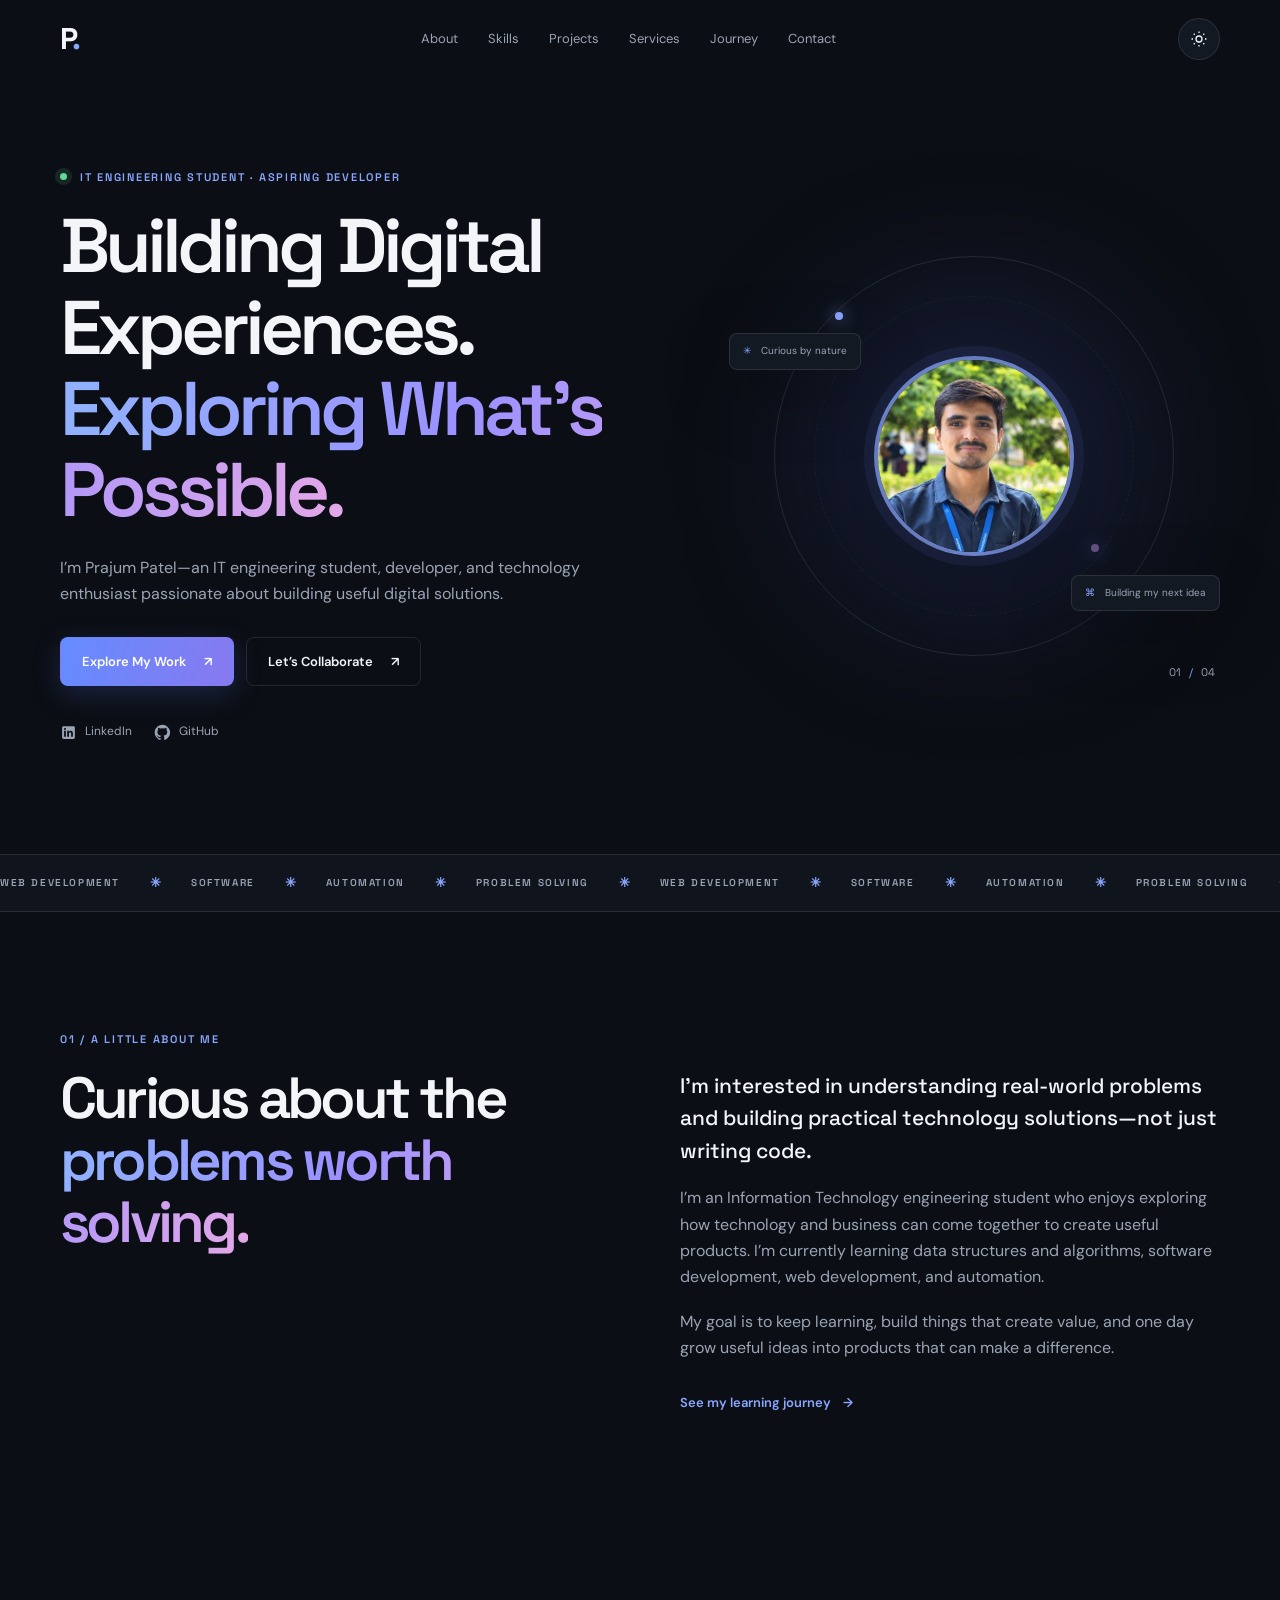
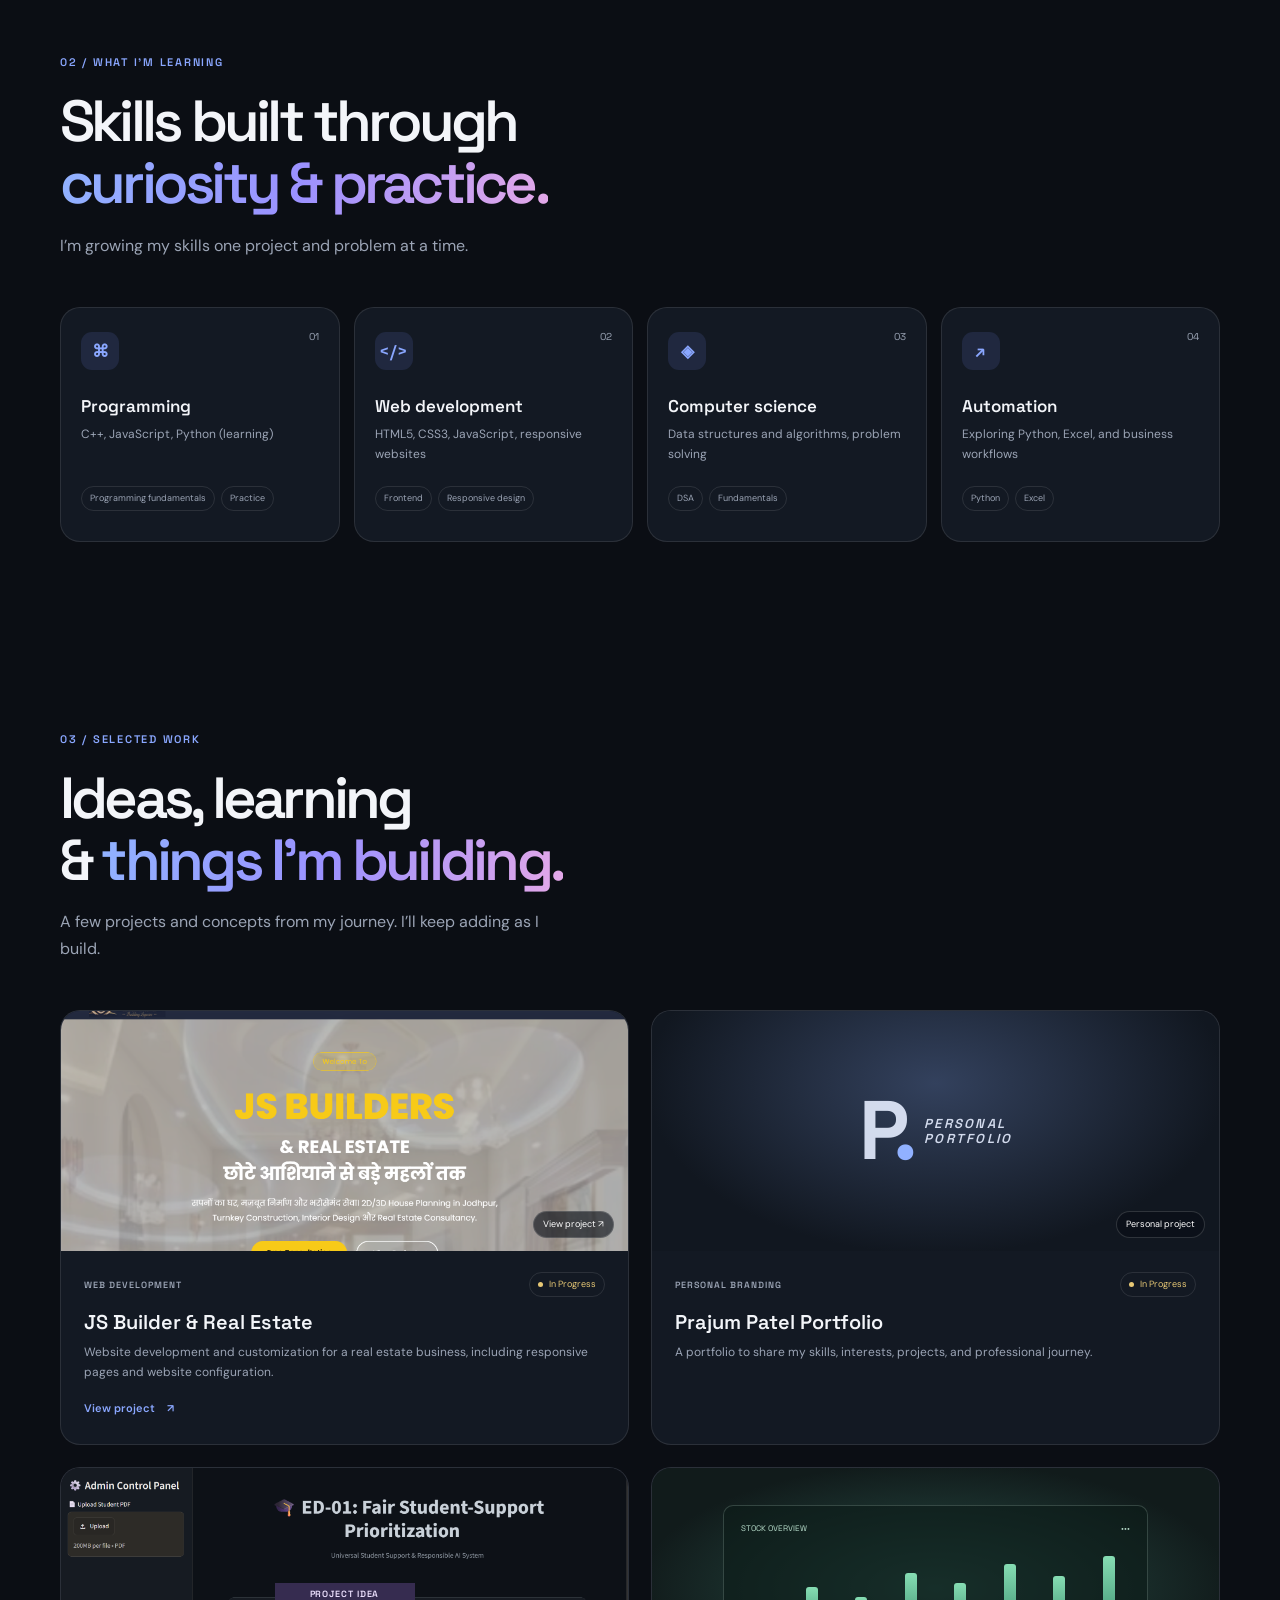
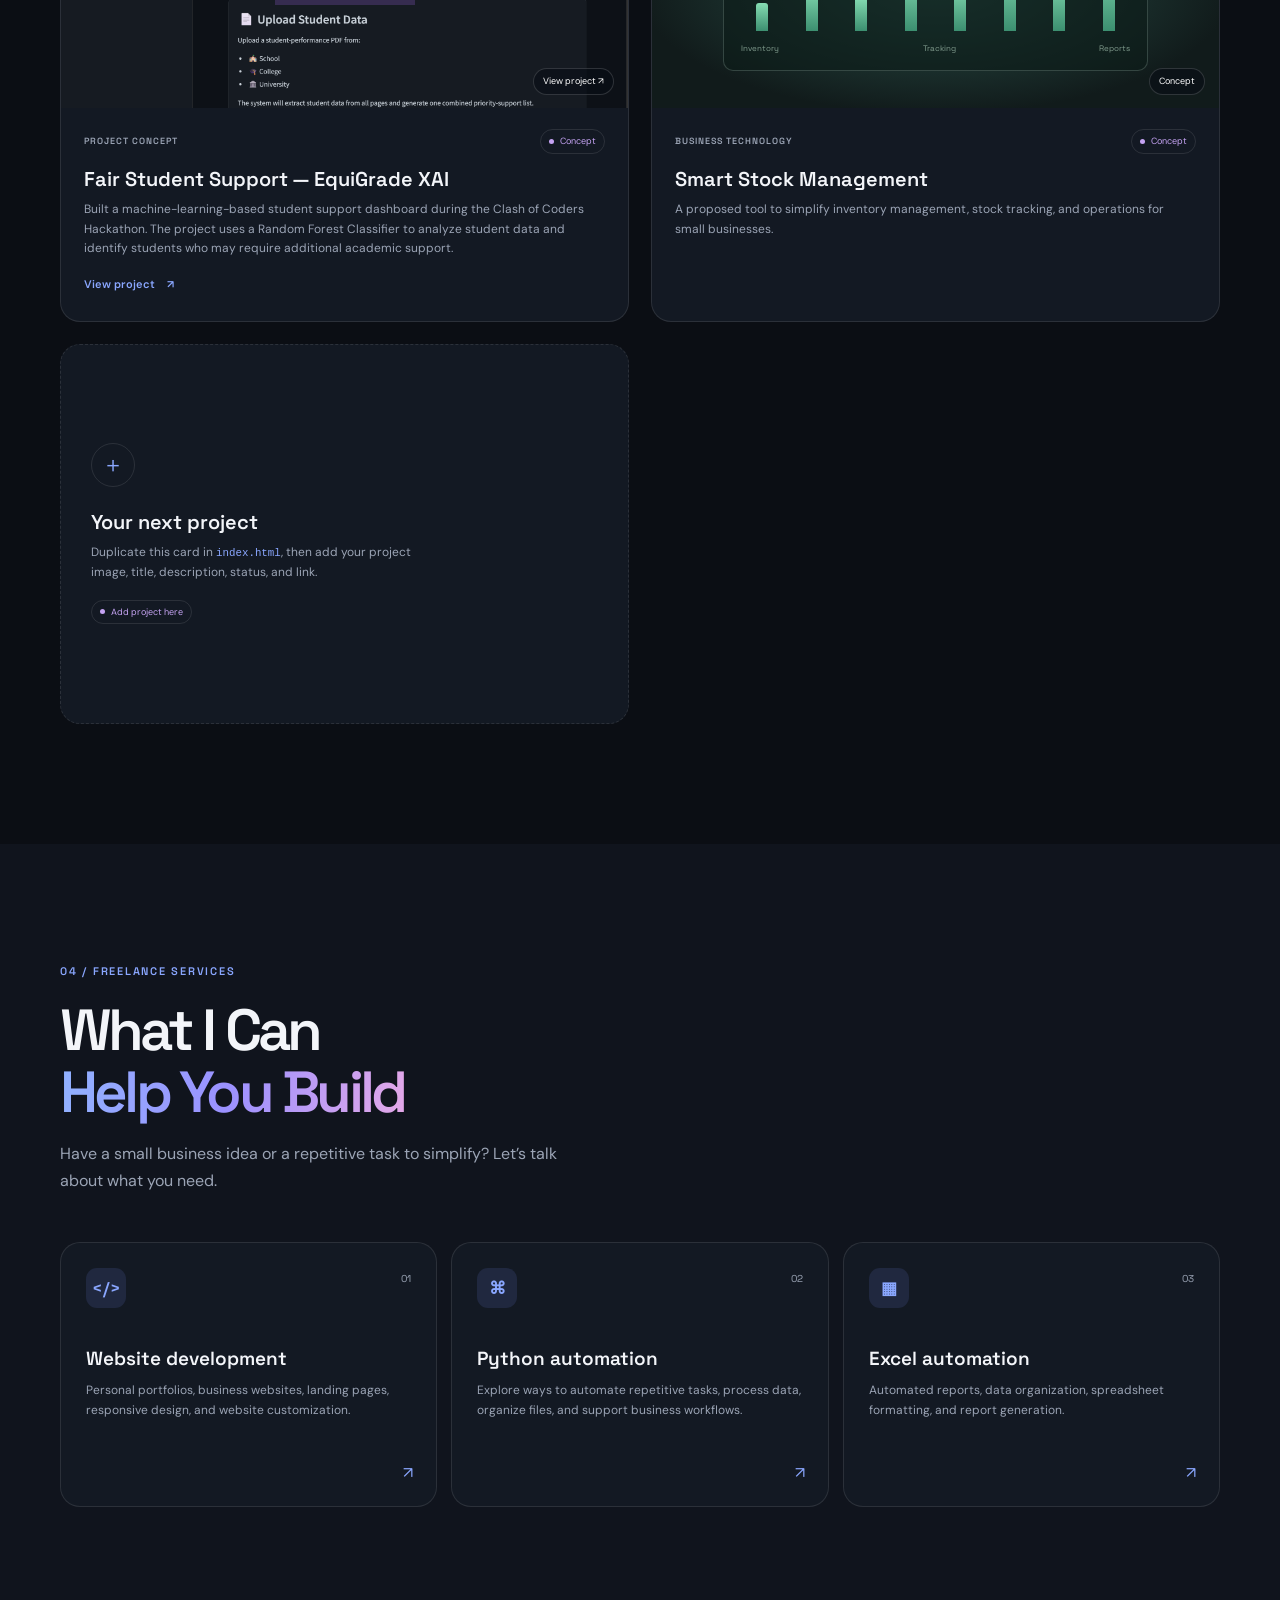
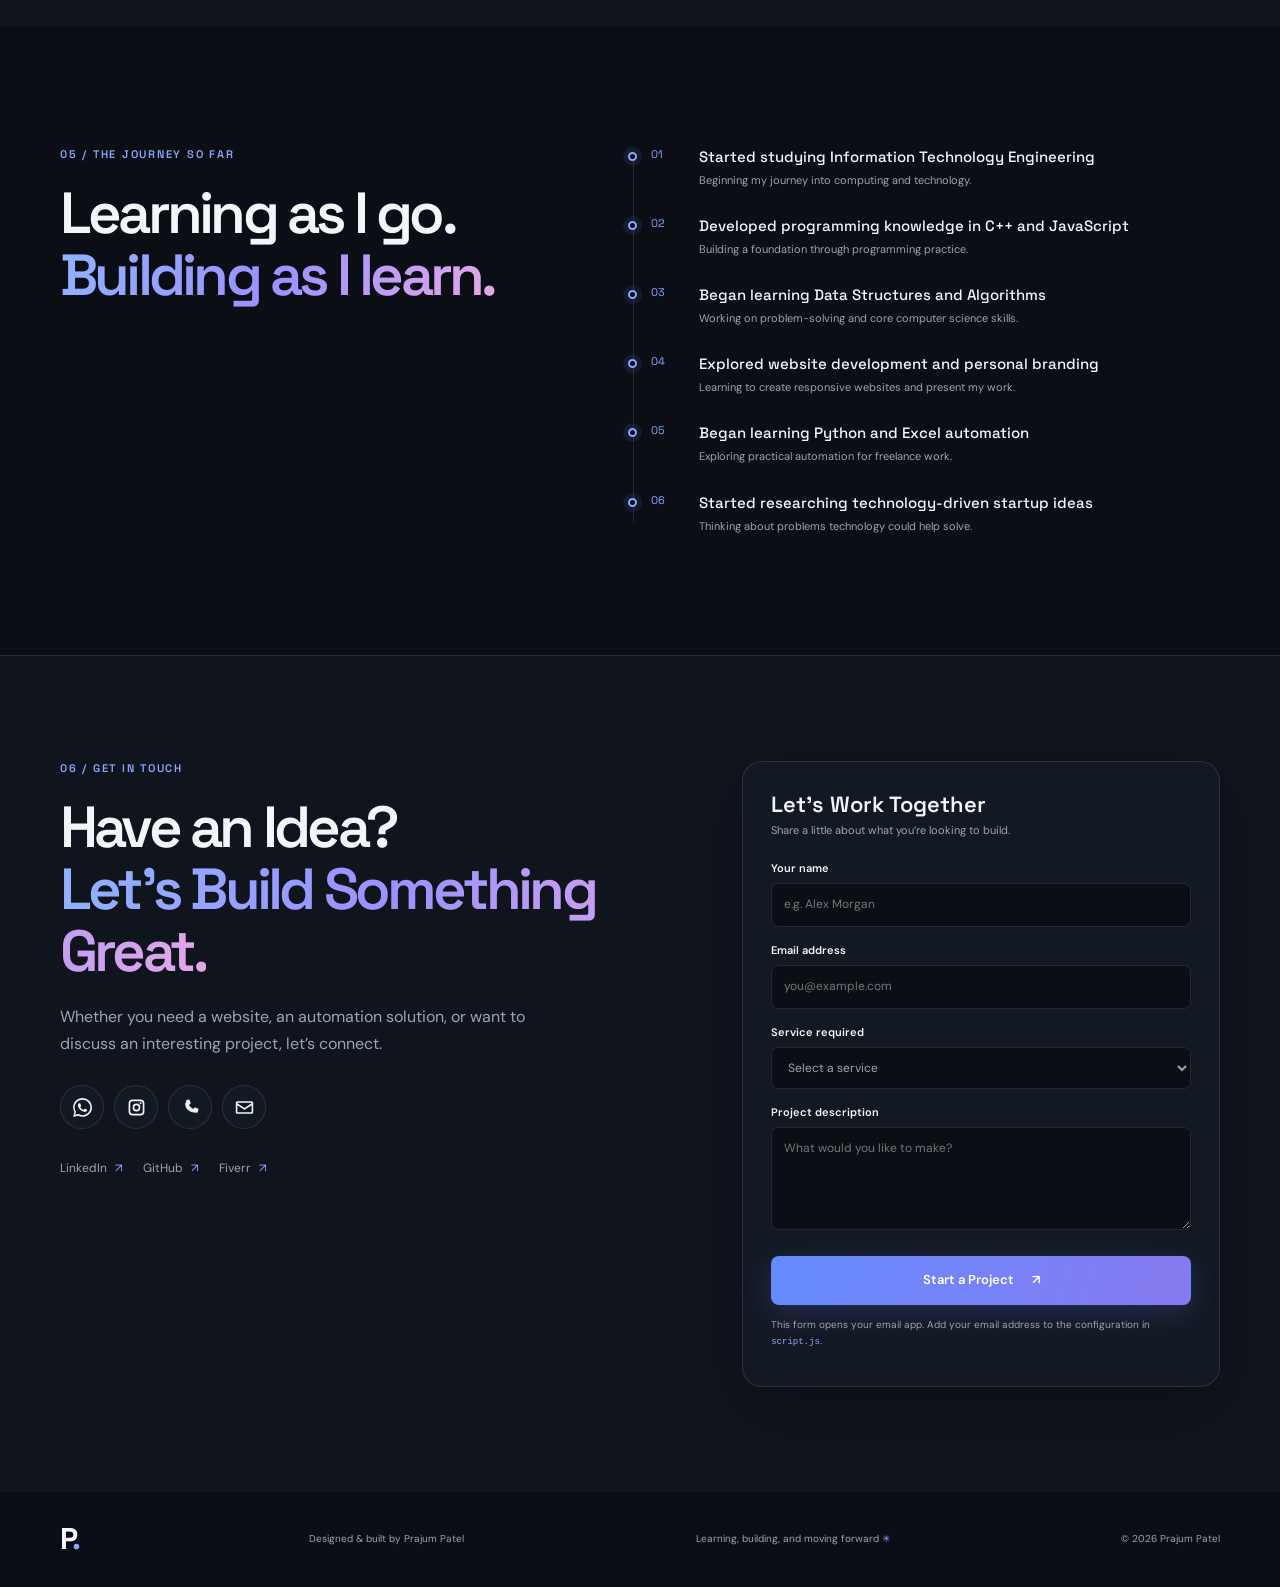
==== index.html @ a7107b46 "Upload portfolio website" ====
<!doctype html>
<html lang="en">
<head>
  <meta charset="UTF-8">
  <meta name="viewport" content="width=device-width, initial-scale=1">
  <meta name="theme-color" content="#0b0e14">
  <meta name="description" content="Prajum Patel — IT engineering student exploring software development, web design and automation.">
  <title>Prajum Patel | Developer &amp; Technology Enthusiast</title>

  <link rel="icon" href="data:image/svg+xml,%3Csvg xmlns='http://www.w3.org/2000/svg' viewBox='0 0 100 100'%3E%3Crect width='100' height='100' rx='25' fill='%230b0e14'/%3E%3Ctext x='50' y='67' font-size='55' text-anchor='middle' fill='%237b9cff' font-family='Arial'%3EP%3C/text%3E%3C/svg%3E">
  <link rel="preconnect" href="https://fonts.googleapis.com">
  <link rel="preconnect" href="https://fonts.gstatic.com" crossorigin>
  <link href="https://fonts.googleapis.com/css2?family=DM+Sans:wght@400;500;600;700&family=Space+Grotesk:wght@400;500;600;700&display=swap" rel="stylesheet">
  <link rel="stylesheet" href="style.css">
  <script src="script.js" defer></script>
</head>

<body>
  <!-- Opening animation -->
  <div class="intro" aria-label="Loading portfolio">
    <div class="intro-mark"> Welcome  <span>.</span></div>
    <div class="intro-line"><span></span></div>
  </div>

  <div class="site-shell">
    <header class="site-header">
      <a class="brand" href="#home" aria-label="Prajum Patel home">P<span>.</span></a>

      <button class="menu-toggle" type="button" aria-label="Open navigation" aria-expanded="false">
        <span></span><span></span>
      </button>

      <nav class="main-nav" aria-label="Main navigation">
        <a href="#about">About</a>
        <a href="#skills">Skills</a>
        <a href="#projects">Projects</a>
        <a href="#services">Services</a>
        <a href="#journey">Journey</a>
        <a href="#contact">Contact</a>
      </nav>

      <button class="theme-toggle" type="button" aria-label="Switch color theme" title="Switch color theme">
        <svg class="sun-icon" viewBox="0 0 24 24" aria-hidden="true"><circle cx="12" cy="12" r="4"></circle><path d="M12 2v2m0 16v2M4.93 4.93l1.42 1.42m11.3 11.3 1.42 1.42M2 12h2m16 0h2M4.93 19.07l1.42-1.42m11.3-11.3 1.42-1.42"></path></svg>
        <svg class="moon-icon" viewBox="0 0 24 24" aria-hidden="true"><path d="M20.4 15.5A8.5 8.5 0 0 1 8.5 3.6 8.5 8.5 0 1 0 20.4 15.5Z"></path></svg>
      </button>
    </header>

    <main>
      <section class="hero section-wrap" id="home">
        <div class="hero-copy">
          <p class="eyebrow"><span class="status-dot"></span> IT Engineering Student · Aspiring Developer</p>
          <h1>Building Digital<br>Experiences.<br><span class="gradient-text">Exploring What’s Possible.</span></h1>
          <p class="hero-description">I’m Prajum Patel—an IT engineering student, developer, and technology enthusiast passionate about building useful digital solutions.</p>

          <div class="hero-actions">
            <a class="button button-primary" href="#projects">Explore My Work <span aria-hidden="true">↗</span></a>
            <a class="button button-quiet" href="#contact">Let’s Collaborate <span aria-hidden="true">↗</span></a>
          </div>

          <div class="hero-socials" aria-label="Social profiles">
            <!-- Replace # with your profile links -->
            <a class="social-link" href="#" target="_blank" rel="noreferrer" aria-label="LinkedIn profile">
              <svg viewBox="0 0 24 24" aria-hidden="true"><path d="M19 3H5a2 2 0 0 0-2 2v14a2 2 0 0 0 2 2h14a2 2 0 0 0 2-2V5a2 2 0 0 0-2-2ZM8.3 18H5.8V9.7h2.5ZM7.1 8.6a1.45 1.45 0 1 1 0-2.9 1.45 1.45 0 0 1 0 2.9ZM18.2 18h-2.5v-4c0-1 0-2.2-1.4-2.2s-1.6 1.1-1.6 2.1V18h-2.5V9.7h2.4v1.1h.1a2.7 2.7 0 0 1 2.4-1.3c2.6 0 3.1 1.7 3.1 3.9Z"></path></svg>
              <span>LinkedIn</span>
            </a>
            <a class="social-link" href="#" target="_blank" rel="noreferrer" aria-label="GitHub profile">
              <svg viewBox="0 0 24 24" aria-hidden="true"><path d="M12 .9a11.1 11.1 0 0 0-3.5 21.6c.6.1.8-.3.8-.6v-2.1c-3.2.7-3.9-1.4-3.9-1.4-.5-1.3-1.3-1.6-1.3-1.6-1-.7.1-.7.1-.7 1.1.1 1.7 1.1 1.7 1.1 1 1.7 2.6 1.2 3.3.9.1-.7.4-1.2.7-1.5-2.5-.3-5.1-1.2-5.1-5.5 0-1.2.4-2.1 1.1-2.9-.1-.3-.5-1.4.1-2.9 0 0 .9-.3 3 1.1a10.4 10.4 0 0 1 5.5 0c2.1-1.4 3-1.1 3-1.1.6 1.5.2 2.6.1 2.9.7.8 1.1 1.7 1.1 2.9 0 4.3-2.6 5.2-5.1 5.5.4.3.8 1 .8 2v3.3c0 .3.2.7.8.6A11.1 11.1 0 0 0 12 .9Z"></path></svg>
              <span>GitHub</span>
            </a>
          </div>
        </div>

        <div class="hero-visual" aria-label="Portrait and code illustration">
          <div class="orbit orbit-one"></div>
          <div class="orbit orbit-two"></div>
          <div class="hero-glow"></div>

          <!-- <div class="code-card">
            <div class="code-card-top"><i></i><i></i><i></i><span>prajum.js</span></div>
            <div class="code-content">
              <p><span class="code-purple">const</span> <span class="code-blue">developer</span> = {</p>
              <p class="indent"><span class="code-green">name</span>: <span class="code-yellow">"Prajum Patel"</span>,</p>
              <p class="indent"><span class="code-green">focus</span>: <span class="code-yellow">"useful solutions"</span>,</p>
              <p class="indent"><span class="code-green">learning</span>: [</p>
              <p class="indent more"><span class="code-yellow">"web development"</span>,</p>
              <p class="indent more"><span class="code-yellow">"automation"</span></p>
              <p class="indent">]</p>
              <p>};</p>
              <p class="code-comment">// always learning, always building</p>
            </div>
          </div> -->

          <div class="portrait-frame">
            <!-- Add your portrait image path here, for example: images/prajum.jpg -->
            <img src="my-photo.jpeg" alt="Portrait of Prajum Patel" onerror="this.style.display='none'; this.nextElementSibling.style.display='grid';">
            <div class="portrait-placeholder" aria-label="Add your photo here">PP</div>
          </div>
          <div class="floating-tag tag-top"><span>✳</span> Curious by nature</div>
          <div class="floating-tag tag-bottom"><span>⌘</span> Building my next idea</div>
          <div class="visual-index">01 <span>/</span> 04</div>
        </div>
      </section>

      <section class="marquee" aria-label="Areas of interest">
        <div class="marquee-track">
          <span>WEB DEVELOPMENT</span><b>✳</b><span>SOFTWARE</span><b>✳</b><span>AUTOMATION</span><b>✳</b><span>PROBLEM SOLVING</span><b>✳</b>
          <span>WEB DEVELOPMENT</span><b>✳</b><span>SOFTWARE</span><b>✳</b><span>AUTOMATION</span><b>✳</b><span>PROBLEM SOLVING</span><b>✳</b>
        </div>
      </section>

      <section class="section section-wrap about-section" id="about">
        <div class="section-heading reveal">
          <p class="eyebrow">01 / A LITTLE ABOUT ME</p>
          <h2>Curious about the<br><span class="gradient-text">problems worth solving.</span></h2>
        </div>
        <div class="about-copy reveal">
          <p class="lead">I’m interested in understanding real-world problems and building practical technology solutions—not just writing code.</p>
          <p>I’m an Information Technology engineering student who enjoys exploring how technology and business can come together to create useful products. I’m currently learning data structures and algorithms, software development, web development, and automation.</p>
          <p>My goal is to keep learning, build things that create value, and one day grow useful ideas into products that can make a difference.</p>
          <a class="text-link" href="#journey">See my learning journey <span aria-hidden="true">→</span></a>
        </div>
      </section>

      <section class="section section-wrap" id="skills">
        <div class="section-heading reveal">
          <p class="eyebrow">02 / WHAT I’M LEARNING</p>
          <h2>Skills built through<br><span class="gradient-text">curiosity &amp; practice.</span></h2>
          <p class="section-intro">I’m growing my skills one project and problem at a time.</p>
        </div>

        <div class="skills-grid">
          <article class="skill-card reveal"><span class="skill-number">01</span><div class="skill-icon">⌘</div><h3>Programming</h3><p>C++, JavaScript, Python (learning)</p><div class="skill-tags"><span>Programming fundamentals</span><span>Practice</span></div></article>
          <article class="skill-card reveal"><span class="skill-number">02</span><div class="skill-icon">&lt;/&gt;</div><h3>Web development</h3><p>HTML5, CSS3, JavaScript, responsive websites</p><div class="skill-tags"><span>Frontend</span><span>Responsive design</span></div></article>
          <article class="skill-card reveal"><span class="skill-number">03</span><div class="skill-icon">◈</div><h3>Computer science</h3><p>Data structures and algorithms, problem solving</p><div class="skill-tags"><span>DSA</span><span>Fundamentals</span></div></article>
          <article class="skill-card reveal"><span class="skill-number">04</span><div class="skill-icon">↗</div><h3>Automation</h3><p>Exploring Python, Excel, and business workflows</p><div class="skill-tags"><span>Python</span><span>Excel</span></div></article>
        </div>
      </section>

      <section class="section section-wrap projects-section" id="projects">
        <div class="section-heading reveal">
          <p class="eyebrow">03 / SELECTED WORK</p>
          <h2>Ideas, learning<br>&amp; <span class="gradient-text">things I’m building.</span></h2>
          <p class="section-intro">A few projects and concepts from my journey. I’ll keep adding as I build.</p>
        </div>

        <div class="projects-grid">
          <!-- Project 1: Replace image, description, status, and link with your real project details. -->
          <article class="project-card project-featured reveal">
            <a class="project-image project-image-blue" href="jsrealty.in" target="_blank" rel="noreferrer" aria-label="Open JS Builder and Real Estate project">
              <img src="web-foto.png" alt="JS Builder and Real Estate website preview" onerror="this.style.display='none';">
              <div class="project-image-fallback"><span class="mini-window">JS BUILDER <i>↗</i></span><span class="mini-building">⌂</span></div>
              <span class="image-hint">View project ↗</span>
            </a>
            <div class="project-info">
              <div class="project-meta"><span class="project-type">WEB DEVELOPMENT</span><span class="project-status status-progress">In Progress</span></div>
              <h3>JS Builder &amp; Real Estate</h3>
              <p>Website development and customization for a real estate business, including responsive pages and website configuration.</p>
              <a class="text-link" href="jsrealty.in" target="_blank" rel="noreferrer">View project <span aria-hidden="true">↗</span></a>
            </div>
          </article>

          <!-- Project 2: Change status to Completed / In Progress / Concept as needed. -->
          <article class="project-card reveal">
            <div class="project-image project-image-dark"><div class="project-art portfolio-art"><span>P<span class="accent">.</span></span><i>PERSONAL<br>PORTFOLIO</i></div><span class="image-hint">Personal project</span></div>
            <div class="project-info">
              <div class="project-meta"><span class="project-type">PERSONAL BRANDING</span><span class="project-status status-progress">In Progress</span></div>
              <h3>Prajum Patel Portfolio</h3>
              <p>A portfolio to share my skills, interests, projects, and professional journey.</p>
            </div>
          </article>
<article class="project-card reveal">
  <a
    class="project-image project-image-violet"
    href="https://patelprajum-bot.github.io/ED-01/"
    target="_blank"
    rel="noreferrer"
    aria-label="Open EquiGrade XAI project"
  >
    <img
      src = "project2.png"
      alt="EquiGrade XAI student support dashboard"
    >

    <div class="network-art">
      <span class="node node-a"></span>
      <span class="node node-b"></span>
      <span class="node node-c"></span>
      <span class="node node-d"></span>
      <span class="network-label">PROJECT IDEA</span>
    </div>

    <span class="image-hint">View project ↗</span>
  </a>

  <div class="project-info">
    <div class="project-meta">
      <span class="project-type">PROJECT CONCEPT</span>
      <span class="project-status status-concept">Concept</span>
    </div>

    <h3>Fair Student Support — EquiGrade XAI</h3>
    <p>Built a machine-learning-based student support dashboard during the Clash of Coders Hackathon. The project uses a Random Forest Classifier to analyze student data and identify students who may require additional academic support.</p>

    <a
      class="text-link"
      href="https://patelprajum-bot.github.io/ED-01/"
      target="_blank"
      rel="noreferrer"
    >View project <span>↗</span></a>
  </div>
</article>

          <article class="project-card reveal">
            <div class="project-image project-image-green"><div class="stock-art"><div class="stock-top"><span>STOCK OVERVIEW</span><span>•••</span></div><div class="stock-bars"><i></i><i></i><i></i><i></i><i></i><i></i><i></i><i></i></div><div class="stock-bottom"><span>Inventory</span><span>Tracking</span><span>Reports</span></div></div><span class="image-hint">Concept</span></div>
            <div class="project-info">
              <div class="project-meta"><span class="project-type">BUSINESS TECHNOLOGY</span><span class="project-status status-concept">Concept</span></div>
              <h3>Smart Stock Management</h3>
              <p>A proposed tool to simplify inventory management, stock tracking, and operations for small businesses.</p>
            </div>
          </article>

          <!-- Add your next project by copying one project-card block and updating its details. -->
          <article class="project-card project-add-card reveal">
            <div class="add-project-mark">＋</div>
            <h3>Your next project</h3>
            <p>Duplicate this card in <code>index.html</code>, then add your project image, title, description, status, and link.</p>
            <span class="project-status status-concept">Add project here</span>
          </article>
        </div>
      </section>

      <section class="section services-section" id="services">
        <div class="section-wrap">
          <div class="section-heading reveal">
            <p class="eyebrow">04 / FREELANCE SERVICES</p>
            <h2>What I Can<br><span class="gradient-text">Help You Build</span></h2>
            <p class="section-intro">Have a small business idea or a repetitive task to simplify? Let’s talk about what you need.</p>
          </div>
          <div class="services-grid">
            <article class="service-card reveal"><span class="service-icon">&lt;/&gt;</span><span class="service-index">01</span><h3>Website development</h3><p>Personal portfolios, business websites, landing pages, responsive design, and website customization.</p><a href="#contact" class="service-link" aria-label="Ask about website development">↗</a></article>
            <article class="service-card reveal"><span class="service-icon">⌘</span><span class="service-index">02</span><h3>Python automation</h3><p>Explore ways to automate repetitive tasks, process data, organize files, and support business workflows.</p><a href="#contact" class="service-link" aria-label="Ask about Python automation">↗</a></article>
            <article class="service-card reveal"><span class="service-icon">▦</span><span class="service-index">03</span><h3>Excel automation</h3><p>Automated reports, data organization, spreadsheet formatting, and report generation.</p><a href="#contact" class="service-link" aria-label="Ask about Excel automation">↗</a></article>
          </div>
        </div>
      </section>

      <section class="section section-wrap journey-section" id="journey">
        <div class="section-heading reveal">
          <p class="eyebrow">05 / THE JOURNEY SO FAR</p>
          <h2>Learning as I go.<br><span class="gradient-text">Building as I learn.</span></h2>
        </div>
        <div class="timeline">
          <!-- Add future milestones by copying a timeline-item block. -->
          <article class="timeline-item reveal"><span class="timeline-dot"></span><span class="timeline-index">01</span><div><h3>Started studying Information Technology Engineering</h3><p>Beginning my journey into computing and technology.</p></div></article>
          <article class="timeline-item reveal"><span class="timeline-dot"></span><span class="timeline-index">02</span><div><h3>Developed programming knowledge in C++ and JavaScript</h3><p>Building a foundation through programming practice.</p></div></article>
          <article class="timeline-item reveal"><span class="timeline-dot"></span><span class="timeline-index">03</span><div><h3>Began learning Data Structures and Algorithms</h3><p>Working on problem-solving and core computer science skills.</p></div></article>
          <article class="timeline-item reveal"><span class="timeline-dot"></span><span class="timeline-index">04</span><div><h3>Explored website development and personal branding</h3><p>Learning to create responsive websites and present my work.</p></div></article>
          <article class="timeline-item reveal"><span class="timeline-dot"></span><span class="timeline-index">05</span><div><h3>Began learning Python and Excel automation</h3><p>Exploring practical automation for freelance work.</p></div></article>
          <article class="timeline-item reveal"><span class="timeline-dot"></span><span class="timeline-index">06</span><div><h3>Started researching technology-driven startup ideas</h3><p>Thinking about problems technology could help solve.</p></div></article>
        </div>
      </section>

      <section class="contact-section" id="contact">
        <div class="section-wrap contact-wrap">
          <div class="contact-copy reveal">
            <p class="eyebrow">06 / GET IN TOUCH</p>
            <h2>Have an Idea?<br><span class="gradient-text">Let’s Build Something Great.</span></h2>
            <p>Whether you need a website, an automation solution, or want to discuss an interesting project, let’s connect.</p>
            <div class="contact-actions">
              <!-- Replace # with your real contact links. -->
              <a class="contact-icon-link" href="https://wa.me/9660029015" target="_blank" rel="noreferrer" aria-label="WhatsApp">
                <svg viewBox="0 0 24 24" aria-hidden="true"><path d="M20.5 3.5A11.8 11.8 0 0 0 12 .1C5.5.1.2 5.4.2 11.9c0 2.1.5 4.1 1.6 5.9L.1 24l6.3-1.7a11.9 11.9 0 0 0 5.6 1.4h.1c6.5 0 11.8-5.3 11.8-11.8 0-3.2-1.2-6.1-3.4-8.4ZM12 21.7h-.1a9.8 9.8 0 0 1-5-1.4l-.4-.2-3.7 1 1-3.6-.2-.4a9.8 9.8 0 0 1-1.5-5.2C2.1 6.5 6.5 2.1 12 2.1c2.6 0 5.1 1 7 2.9a9.8 9.8 0 0 1 2.9 7c0 5.4-4.4 9.7-9.9 9.7Zm5.4-7.3c-.3-.1-1.7-.8-2-.9-.3-.1-.5-.1-.7.2-.2.3-.7.9-.9 1.1-.2.2-.3.2-.6.1-.3-.1-1.2-.4-2.3-1.4-.8-.7-1.4-1.6-1.5-1.9-.2-.3 0-.4.1-.6l.5-.6c.1-.2.2-.3.3-.5.1-.2 0-.4 0-.5-.1-.1-.7-1.6-1-2.2-.2-.6-.5-.5-.7-.5h-.6c-.2 0-.5.1-.8.4s-1 1-1 2.4 1 2.8 1.2 3c.1.2 2 3.1 4.8 4.3.7.3 1.2.5 1.6.6.7.2 1.3.2 1.8.1.5-.1 1.7-.7 1.9-1.4.2-.7.2-1.3.1-1.4-.1-.1-.3-.2-.6-.3Z"></path></svg>
              </a>
              <a class="contact-icon-link" href="https://www.instagram.com/prajumpatel/" target="_blank" rel="noreferrer" aria-label="Instagram">
                <svg viewBox="0 0 24 24" aria-hidden="true"><path d="M7 2h10a5 5 0 0 1 5 5v10a5 5 0 0 1-5 5H7a5 5 0 0 1-5-5V7a5 5 0 0 1 5-5Zm0 2.1A2.9 2.9 0 0 0 4.1 7v10A2.9 2.9 0 0 0 7 19.9h10a2.9 2.9 0 0 0 2.9-2.9V7A2.9 2.9 0 0 0 17 4.1H7Zm5 3a4.9 4.9 0 1 1 0 9.8 4.9 4.9 0 0 1 0-9.8Zm0 2.1a2.8 2.8 0 1 0 0 5.6 2.8 2.8 0 0 0 0-5.6Zm5.1-3.7a1.2 1.2 0 1 1 0 2.4 1.2 1.2 0 0 1 0-2.4Z"></path></svg>
              </a>
              <a class="contact-icon-link" href="tel:9660029015" aria-label="Call Prajum">
                <svg viewBox="0 0 24 24" aria-hidden="true"><path d="M6.6 2.8 9.2 2c.7-.2 1.4.2 1.7.9l1.2 3c.2.6 0 1.3-.5 1.7l-1.5 1.2a14.2 14.2 0 0 0 5.2 5.2l1.2-1.5c.4-.5 1.1-.7 1.7-.5l3 1.2c.7.3 1.1 1 .9 1.7l-.8 2.6c-.2.7-.9 1.2-1.6 1.2C10.3 18.7 5.3 13.7 5.3 7c.1-.8.6-1.4 1.3-1.6Z"></path></svg>
              </a>
              <a class="contact-icon-link" href="mailto:patelprajum@gmail.com" aria-label="Email Prajum">
                <svg viewBox="0 0 24 24" aria-hidden="true"><path d="M3 4h18a2 2 0 0 1 2 2v12a2 2 0 0 1-2 2H3a2 2 0 0 1-2-2V6a2 2 0 0 1 2-2Zm0 2v.5l9 6 9-6V6H3Zm18 12V9l-8.4 5.6a1 1 0 0 1-1.2 0L3 9v9h18Z"></path></svg>
              </a>
            </div>
            <div class="profile-links">
              <a href="www.linkedin.com/in/prajum-patel-911360407" target="_blank" rel="noreferrer">LinkedIn <span>↗</span></a>
              <a href="https://github.com/patelprajum-bot" target="_blank" rel="noreferrer">GitHub <span>↗</span></a>
              <a href="https://www.fiverr.com/s/EmrQgX7" target="_blank" rel="noreferrer">Fiverr <span>↗</span></a>
            </div>
          </div>

          <form class="contact-form reveal" id="contact-form">
            <h3>Let’s Work Together</h3>
            <p>Share a little about what you’re looking to build.</p>
            <label for="name">Your name</label>
            <input id="name" name="name" type="text" placeholder="e.g. Alex Morgan" required>
            <label for="email">Email address</label>
            <input id="email" name="email" type="email" placeholder="you@example.com" required>
            <label for="service">Service required</label>
            <select id="service" name="service" required>
              <option value="" disabled selected>Select a service</option>
              <option>Website development</option>
              <option>Python automation</option>
              <option>Excel automation</option>
              <option>Something else</option>
            </select>
            <label for="message">Project description</label>
            <textarea id="message" name="message" rows="4" placeholder="What would you like to make?" required></textarea>
            <button class="button button-primary form-submit" type="submit">Start a Project <span aria-hidden="true">↗</span></button>
            <p class="form-note">This form opens your email app. Add your email address to the configuration in <code>script.js</code>.</p>
            <p class="form-status" role="status" aria-live="polite"></p>
          </form>
        </div>
      </section>
    </main>

    <footer class="site-footer section-wrap">
      <a class="brand" href="#home" aria-label="Back to top">P<span>.</span></a>
      <p>Designed &amp; built by Prajum Patel</p>
      <p>Learning, building, and moving forward <span class="footer-heart">✳</span></p>
      <span class="copyright">© <span id="year"></span> Prajum Patel</span>
    </footer>

    <button class="back-to-top" type="button" aria-label="Back to top" title="Back to top">↑</button>
  </div>
</body>
</html>
---- style.css ----
/* ========= 1. Theme and base styles ========= */
:root {
  color-scheme: dark;
  --bg: #0b0e14;
  --bg-soft: #10141d;
  --surface: #131923;
  --surface-hover: #191f2b;
  --text: #f3f5f9;
  --muted: #9ba4b5;
  --line: rgba(255, 255, 255, .1);
  --accent: #8aa7ff;
  --accent-strong: #6588ff;
  --green: #8de2b1;
  --shadow: 0 22px 70px rgba(0, 0, 0, .25);
  --radius: 20px;
}

:root[data-theme="light"] {
  color-scheme: light;
  --bg: #f6f7fb;
  --bg-soft: #eef1f7;
  --surface: #ffffff;
  --surface-hover: #f1f4fa;
  --text: #161b27;
  --muted: #5e687a;
  --line: rgba(25, 36, 57, .12);
  --accent: #496ce0;
  --accent-strong: #3156d2;
  --green: #23834a;
  --shadow: 0 22px 70px rgba(35, 48, 78, .1);
}

* { box-sizing: border-box; }
html { scroll-behavior: smooth; scroll-padding-top: 90px; }
body {
  margin: 0;
  background: var(--bg);
  color: var(--text);
  font-family: "DM Sans", sans-serif;
  line-height: 1.65;
  overflow-x: hidden;
  transition: background .35s ease, color .35s ease;
}
body.menu-open { overflow: hidden; }
a { color: inherit; text-decoration: none; }
button, input, textarea, select { font: inherit; }
button { color: inherit; }
img { display: block; max-width: 100%; }
::selection { background: var(--accent); color: #fff; }

.site-shell { overflow: hidden; }
.section-wrap { width: min(1160px, calc(100% - 48px)); margin-inline: auto; }
.section { padding-block: 120px; }
.gradient-text {
  background: linear-gradient(100deg, #91b1ff 2%, #9b91ff 49%, #e4a8e8 100%);
  -webkit-background-clip: text;
  background-clip: text;
  color: transparent;
}
:root[data-theme="light"] .gradient-text {
  background-image: linear-gradient(100deg, #426de5 2%, #7459d8 52%, #c04e9b 100%);
}

/* ========= 2. Opening animation ========= */
.intro {
  position: fixed;
  z-index: 1000;
  inset: 0;
  display: grid;
  place-content: center;
  gap: 24px;
  background: #0b0e14;
  animation: intro-away .65s cubic-bezier(.77, 0, .18, 1) 1.45s forwards;
}
.intro-mark {
  color: #fff;
  font: 110 76px/.9 "cursive", cursive;
  letter-spacing: 10px;
  text-align: center;
  animation: intro-mark .8s ease both;
}
.intro-mark span { color: #91b1ff; }
.intro-line { width: 140px; height: 2px; overflow: hidden; background: rgba(255,255,255,.15); }
.intro-line span { display: block; width: 100%; height: 100%; background: #91b1ff; transform: scaleX(0); transform-origin: left; animation: intro-line 1.1s ease .2s forwards; }
@keyframes intro-mark { from { opacity: 0; transform: translateY(14px) scale(.92); } to { opacity: 1; transform: none; } }
@keyframes intro-line { to { transform: scaleX(1); } }
@keyframes intro-away { to { opacity: 0; visibility: hidden; transform: translateY(-3%); } }

/* ========= 3. Header and navigation ========= */
.site-header {
  position: fixed;
  z-index: 100;
  top: 0;
  left: 0;
  width: 100%;
  height: 78px;
  display: flex;
  align-items: center;
  justify-content: space-between;
  padding-inline: max(24px, calc((100vw - 1160px) / 2));
  border-bottom: 1px solid transparent;
  transition: background .3s, border-color .3s;
}
.site-header.scrolled {
  background: color-mix(in srgb, var(--bg) 84%, transparent);
  border-color: var(--line);
  backdrop-filter: blur(16px);
}
.brand {
  font: 700 30px/1 "Space Grotesk", sans-serif;
  letter-spacing: -3px;
}
.brand span { color: var(--accent); }
.main-nav { display: flex; align-items: center; gap: 30px; }
.main-nav a { color: var(--muted); font-size: 13px; transition: color .2s; }
.main-nav a:hover, .main-nav a.active { color: var(--text); }
.theme-toggle, .menu-toggle {
  display: grid;
  place-items: center;
  width: 42px;
  height: 42px;
  border: 1px solid var(--line);
  border-radius: 50%;
  background: var(--surface);
  cursor: pointer;
}
.theme-toggle svg { width: 18px; fill: none; stroke: currentColor; stroke-width: 1.7; }
.moon-icon { display: none; }
:root[data-theme="light"] .sun-icon { display: none; }
:root[data-theme="light"] .moon-icon { display: block; fill: none; }
.menu-toggle { display: none; }

/* ========= 4. Hero ========= */
.hero {
  min-height: 760px;
  padding-top: 170px;
  padding-bottom: 112px;
  display: grid;
  grid-template-columns: 1.12fr .88fr;
  align-items: center;
  gap: 44px;
}
.eyebrow {
  margin: 0 0 20px;
  color: var(--accent);
  font: 600 11px/1.4 "Space Grotesk", sans-serif;
  letter-spacing: .16em;
  text-transform: uppercase;
}
.status-dot {
  display: inline-block;
  width: 7px;
  height: 7px;
  margin: 0 8px 1px 0;
  border-radius: 50%;
  background: #61d996;
  box-shadow: 0 0 0 5px rgba(97, 217, 150, .12);
}
.hero h1, .section-heading h2, .contact-copy h2 {
  margin: 0;
  font: 600 clamp(44px, 6.3vw, 76px)/1.07 "Space Grotesk", sans-serif;
  letter-spacing: -.065em;
}
.hero-description {
  max-width: 520px;
  margin: 24px 0 30px;
  color: var(--muted);
  font-size: 16px;
}
.hero-actions { display: flex; flex-wrap: wrap; gap: 12px; }
.button {
  display: inline-flex;
  align-items: center;
  justify-content: center;
  gap: 18px;
  min-height: 49px;
  padding: 0 21px;
  border: 1px solid var(--line);
  border-radius: 8px;
  font-size: 13px;
  font-weight: 600;
  transition: transform .2s, background .2s, border-color .2s, box-shadow .2s;
}
.button:hover { transform: translateY(-3px); }
.button-primary {
  border-color: transparent;
  background: linear-gradient(110deg, #648cff, #8879ef);
  color: #fff;
  box-shadow: 0 8px 28px rgba(91, 119, 239, .22);
}
.button-primary:hover { box-shadow: 0 12px 35px rgba(91, 119, 239, .35); }
.button-quiet { color: var(--text); }
.button-quiet:hover { background: var(--surface); border-color: var(--accent); }
.hero-socials { display: flex; gap: 22px; margin-top: 36px; }
.social-link { display: inline-flex; align-items: center; gap: 8px; color: var(--muted); font-size: 12px; transition: color .2s; }
.social-link:hover { color: var(--text); }
.social-link svg { width: 17px; height: 17px; fill: currentColor; }

.hero-visual { position: relative; min-height: 470px; display: grid; place-items: center; }
.hero-glow {
  position: absolute;
  width: 270px;
  height: 270px;
  border-radius: 50%;
  background: rgba(90, 115, 240, .24);
  filter: blur(85px);
}
.orbit { position: absolute; border: 1px solid var(--line); border-radius: 50%; }
.orbit-one { width: 400px; height: 400px; animation: orbit-spin 35s linear infinite; }
.orbit-two { width: 320px; height: 320px; border-style: dashed; opacity: .5; animation: orbit-spin 48s linear infinite reverse; }
.orbit-one::before, .orbit-two::after { content: ""; position: absolute; width: 8px; height: 8px; border-radius: 50%; background: var(--accent); box-shadow: 0 0 18px var(--accent); }
.orbit-one::before { top: 55px; left: 60px; }
.orbit-two::after { right: 34px; bottom: 63px; background: #c293ed; }
@keyframes orbit-spin { to { transform: rotate(360deg); } }
.portrait-frame {
  position: absolute;
  z-index: 2;
  width: 200px;
  height: 200px;
  overflow: hidden;
  display: grid;
  place-items: center;
  border: 4px solid color-mix(in srgb, var(--accent) 70%, transparent);
  border-radius: 50%;
  background: linear-gradient(145deg, #26355c, #121824 65%);
  box-shadow: 0 0 0 10px rgba(111, 139, 255, .08), var(--shadow);
}
.portrait-frame img { width: 100%; height: 100%; object-fit: cover; }
.portrait-placeholder {
  display: none;
  place-items: center;
  width: 100%;
  height: 100%;
  color: #dce5ff;
  font: 600 58px "Space Grotesk", sans-serif;
  background: radial-gradient(circle at 35% 25%, #5269a2, #171e2b 70%);
}
.code-card {
  position: absolute;
  z-index: 3;
  top: 42px;
  right: -4px;
  width: 250px;
  overflow: hidden;
  border: 1px solid var(--line);
  border-radius: 12px;
  background: color-mix(in srgb, var(--surface) 92%, transparent);
  box-shadow: var(--shadow);
  transform: rotate(5deg);
  animation: float 5s ease-in-out infinite;
}
.code-card-top { height: 35px; display: flex; align-items: center; gap: 5px; padding: 0 11px; border-bottom: 1px solid var(--line); }
.code-card-top i { width: 6px; height: 6px; border-radius: 50%; background: #f18b82; }
.code-card-top i:nth-child(2) { background: #f1cb71; }
.code-card-top i:nth-child(3) { background: #71d19a; }
.code-card-top span { margin-left: 9px; color: var(--muted); font-size: 9px; }
.code-content { padding: 13px 14px 15px; font: 9px/1.9 "Space Grotesk", monospace; color: var(--muted); }
.code-content p { margin: 0; }
.code-content .indent { padding-left: 13px; }
.code-content .more { padding-left: 26px; }
.code-purple { color: #c195f8; }
.code-blue { color: #85b7ff; }
.code-green { color: #7ee0af; }
.code-yellow { color: #e9d38a; }
.code-comment { margin-top: 6px !important; color: #657185; }
.floating-tag {
  position: absolute;
  z-index: 4;
  padding: 9px 13px;
  border: 1px solid var(--line);
  border-radius: 8px;
  background: var(--surface);
  box-shadow: var(--shadow);
  color: var(--muted);
  font-size: 10px;
}
.floating-tag span { margin-right: 7px; color: var(--accent); }
.tag-top { top: 112px; left: 0; animation: float 4.5s ease-in-out infinite .4s; }
.tag-bottom { right: 0; bottom: 80px; animation: float 5.4s ease-in-out infinite .9s; }
.visual-index { position: absolute; right: 5px; bottom: 12px; color: var(--muted); font: 11px "Space Grotesk", sans-serif; }
.visual-index span { color: var(--accent); padding-inline: 5px; }
@keyframes float { 50% { transform: translateY(-9px) rotate(5deg); } }

/* ========= 5. Marquee ========= */
.marquee { overflow: hidden; border-block: 1px solid var(--line); background: var(--bg-soft); }
.marquee-track { display: flex; width: max-content; align-items: center; gap: 30px; padding: 17px 0; animation: marquee 30s linear infinite; }
.marquee-track span { color: var(--muted); font: 600 10px "Space Grotesk", sans-serif; letter-spacing: .16em; }
.marquee-track b { color: var(--accent); font-size: 13px; }
@keyframes marquee { to { transform: translateX(-50%); } }

/* ========= 6. Section headings and About ========= */
.section-heading { max-width: 700px; margin-bottom: 48px; }
.section-heading h2, .contact-copy h2 { font-size: clamp(38px, 5vw, 58px); }
.section-intro { max-width: 520px; margin: 18px 0 0; color: var(--muted); }
.about-section { display: grid; grid-template-columns: 1fr 1fr; gap: 80px; align-items: start; }
.about-copy { padding-top: 38px; color: var(--muted); }
.about-copy p { margin: 0 0 18px; }
.about-copy .lead { color: var(--text); font: 500 21px/1.55 "Space Grotesk", sans-serif; }
.text-link { display: inline-flex; align-items: center; gap: 12px; margin-top: 12px; color: var(--accent); font-size: 13px; font-weight: 600; }
.text-link span { transition: transform .2s; }
.text-link:hover span { transform: translateX(4px); }

/* ========= 7. Skills ========= */
.skills-grid { display: grid; grid-template-columns: repeat(4, 1fr); gap: 14px; }
.skill-card {
  position: relative;
  min-height: 235px;
  padding: 24px 20px;
  border: 1px solid var(--line);
  border-radius: var(--radius);
  background: var(--surface);
  transition: transform .25s, border-color .25s, background .25s;
}
.skill-card:hover { transform: translateY(-6px); border-color: color-mix(in srgb, var(--accent) 55%, var(--line)); background: var(--surface-hover); }
.skill-number { position: absolute; top: 22px; right: 20px; color: var(--muted); font: 10px "Space Grotesk", sans-serif; }
.skill-icon { display: grid; place-items: center; width: 38px; height: 38px; margin-bottom: 25px; border-radius: 11px; background: rgba(113, 142, 255, .13); color: var(--accent); font: 600 17px "Space Grotesk", sans-serif; }
.skill-card h3 { margin: 0 0 8px; font: 600 17px "Space Grotesk", sans-serif; }
.skill-card p { min-height: 44px; margin: 0 0 17px; color: var(--muted); font-size: 12px; }
.skill-tags { display: flex; flex-wrap: wrap; gap: 6px; }
.skill-tags span { padding: 4px 8px; border: 1px solid var(--line); border-radius: 99px; color: var(--muted); font-size: 9px; }

/* ========= 8. Projects ========= */
.projects-section { padding-top: 70px; }
.projects-grid { display: grid; grid-template-columns: repeat(2, 1fr); gap: 22px; }
.project-card { overflow: hidden; border: 1px solid var(--line); border-radius: var(--radius); background: var(--surface); transition: transform .25s, border-color .25s; }
.project-card:hover { transform: translateY(-5px); border-color: color-mix(in srgb, var(--accent) 48%, var(--line)); }
.project-image { position: relative; display: grid; place-items: center; height: 240px; overflow: hidden; }
.project-image img { position: absolute; z-index: 2; width: 100%; height: 100%; object-fit: cover; transition: transform .5s; }
.project-card:hover .project-image img { transform: scale(1.04); }
.project-image-blue { background: radial-gradient(ellipse at 50% 100%, #364d92, #151d34 68%); }
.project-image-dark { background: radial-gradient(ellipse at 50% 30%, #33415d, #111720 72%); }
.project-image-violet { background: radial-gradient(ellipse at center, #47386d, #171623 74%); }
.project-image-green { background: radial-gradient(ellipse at center, #2a5149, #111b1b 74%); }
.project-image-fallback { position: absolute; inset: 22px; display: grid; place-items: center; border: 1px solid rgba(255,255,255,.12); border-radius: 10px; }
.mini-window { position: absolute; top: 23px; left: 24px; right: 24px; display: flex; justify-content: space-between; padding: 12px; border: 1px solid rgba(255,255,255,.15); border-radius: 6px; color: #dce5ff; font: 600 10px "Space Grotesk", sans-serif; }
.mini-window i { color: #9cb6ff; font-style: normal; }
.mini-building { color: #91a9f3; font-size: 100px; text-shadow: 0 0 35px rgba(111, 148, 255, .5); }
.image-hint { position: absolute; right: 14px; bottom: 13px; z-index: 3; padding: 5px 9px; border: 1px solid rgba(255,255,255,.15); border-radius: 99px; background: rgba(9, 13, 21, .62); color: #fff; font-size: 9px; }
.project-art { color: rgba(230, 237, 255, .9); }
.portfolio-art { display: flex; align-items: center; gap: 15px; font: 600 13px/1.2 "Space Grotesk", sans-serif; letter-spacing: .17em; }
.portfolio-art > span { font-size: 83px; font-weight: 700; letter-spacing: -.1em; }
.portfolio-art .accent { color: #91b1ff; }
.network-art { position: relative; width: 210px; height: 150px; }
.network-art::before, .network-art::after { content: ""; position: absolute; left: 50%; top: 50%; width: 150px; height: 90px; border: 1px solid rgba(194, 167, 255, .65); transform: translate(-50%, -50%) rotate(28deg); }
.network-art::after { transform: translate(-50%, -50%) rotate(-28deg); }
.node { position: absolute; z-index: 1; width: 14px; height: 14px; border: 3px solid #ddc8ff; border-radius: 50%; background: #7658bb; box-shadow: 0 0 17px #a685ff; }
.node-a { top: 11px; left: 96px; }.node-b { top: 67px; left: 24px; }.node-c { top: 67px; right: 24px; }.node-d { bottom: 6px; left: 96px; }
.network-label { position: absolute; z-index: 2; top: 70px; left: 50%; width: 140px; padding: 5px; background: #362c50; color: #eee2ff; font: 600 9px "Space Grotesk", sans-serif; letter-spacing: .1em; text-align: center; transform: translateX(-50%); }
.stock-art { width: 75%; padding: 17px; border: 1px solid rgba(203, 235, 219, .2); border-radius: 10px; background: rgba(13, 28, 25, .65); color: #b8ddcb; }
.stock-top, .stock-bottom { display: flex; justify-content: space-between; font: 8px "Space Grotesk", sans-serif; }
.stock-bars { height: 98px; display: flex; align-items: end; justify-content: space-around; gap: 7px; padding-top: 18px; }
.stock-bars i { width: 12px; border-radius: 3px 3px 0 0; background: linear-gradient(#86ddb3, #3c8f70); }
.stock-bars i:nth-child(1) { height: 35%; }.stock-bars i:nth-child(2) { height: 55%; }.stock-bars i:nth-child(3) { height: 43%; }.stock-bars i:nth-child(4) { height: 72%; }.stock-bars i:nth-child(5) { height: 60%; }.stock-bars i:nth-child(6) { height: 84%; }.stock-bars i:nth-child(7) { height: 69%; }.stock-bars i:nth-child(8) { height: 94%; }
.stock-bottom { margin-top: 12px; color: #829d8f; }
.project-info { padding: 21px 23px 24px; }
.project-meta { display: flex; align-items: center; justify-content: space-between; gap: 10px; margin-bottom: 12px; }
.project-type { color: var(--muted); font: 600 9px "Space Grotesk", sans-serif; letter-spacing: .11em; }
.project-status { display: inline-flex; align-items: center; gap: 6px; white-space: nowrap; padding: 4px 8px; border: 1px solid var(--line); border-radius: 99px; color: var(--muted); font-size: 9px; }
.project-status::before { content: ""; width: 5px; height: 5px; border-radius: 50%; background: currentColor; }
.status-progress { color: #e7c875; }.status-concept { color: #c5a3f3; }.status-complete { color: #73d49b; }
.project-info h3, .project-add-card h3 { margin: 0 0 8px; font: 600 20px "Space Grotesk", sans-serif; }
.project-info p, .project-add-card p { margin: 0; color: var(--muted); font-size: 12px; }
.project-info .text-link { margin-top: 16px; font-size: 11px; }
.project-add-card { display: flex; flex-direction: column; align-items: flex-start; justify-content: center; min-height: 380px; padding: 30px; border-style: dashed; }
.add-project-mark { display: grid; place-items: center; width: 44px; height: 44px; margin-bottom: 22px; border: 1px solid var(--line); border-radius: 50%; color: var(--accent); font-size: 22px; }
.project-add-card p { max-width: 320px; margin-bottom: 17px; }
.project-add-card code, .form-note code { color: var(--accent); font-size: .9em; }

/* ========= 9. Services ========= */
.services-section { background: var(--bg-soft); }
.services-grid { display: grid; grid-template-columns: repeat(3, 1fr); gap: 14px; }
.service-card { position: relative; min-height: 265px; padding: 25px; border: 1px solid var(--line); border-radius: var(--radius); background: var(--surface); transition: transform .25s, border-color .25s; }
.service-card:hover { transform: translateY(-5px); border-color: color-mix(in srgb, var(--accent) 55%, var(--line)); }
.service-icon { display: grid; place-items: center; width: 40px; height: 40px; margin-bottom: 38px; border-radius: 11px; background: rgba(113, 142, 255, .13); color: var(--accent); font: 600 17px "Space Grotesk", sans-serif; }
.service-index { position: absolute; top: 29px; right: 25px; color: var(--muted); font: 10px "Space Grotesk", sans-serif; }
.service-card h3 { margin: 0 0 10px; font: 600 19px "Space Grotesk", sans-serif; }
.service-card p { margin: 0; color: var(--muted); font-size: 12px; }
.service-link { position: absolute; right: 23px; bottom: 20px; color: var(--accent); }

/* ========= 10. Timeline ========= */
.journey-section { display: grid; grid-template-columns: .9fr 1.1fr; gap: 80px; }
.timeline { position: relative; padding-left: 25px; }
.timeline::before { content: ""; position: absolute; left: 7px; top: 10px; bottom: 12px; width: 1px; background: var(--line); }
.timeline-item { position: relative; display: grid; grid-template-columns: 35px 1fr; gap: 13px; padding-bottom: 27px; }
.timeline-item:last-child { padding-bottom: 0; }
.timeline-dot { position: absolute; top: 5px; left: -23px; width: 9px; height: 9px; border: 2px solid var(--accent); border-radius: 50%; background: var(--bg); box-shadow: 0 0 0 5px rgba(113, 142, 255, .1); }
.timeline-index { color: var(--accent); font: 11px "Space Grotesk", sans-serif; }
.timeline-item h3 { margin: 0 0 5px; font: 500 15px "Space Grotesk", sans-serif; }
.timeline-item p { margin: 0; color: var(--muted); font-size: 11px; }

/* ========= 11. Contact and footer ========= */
.contact-section { padding-block: 105px; background: var(--bg-soft); border-top: 1px solid var(--line); }
.contact-wrap { display: grid; grid-template-columns: 1fr .8fr; gap: 85px; align-items: start; }
.contact-copy > p:not(.eyebrow) { max-width: 470px; margin: 22px 0; color: var(--muted); }
.contact-actions { display: flex; gap: 10px; margin-top: 28px; }
.contact-icon-link { display: grid; place-items: center; width: 44px; height: 44px; border: 1px solid var(--line); border-radius: 50%; background: var(--surface); color: var(--text); transition: transform .2s, color .2s, border-color .2s; }
.contact-icon-link:hover { transform: translateY(-4px); border-color: var(--accent); color: var(--accent); }
.contact-icon-link svg { width: 19px; height: 19px; fill: currentColor; }
.profile-links { display: flex; flex-wrap: wrap; gap: 20px; margin-top: 30px; }
.profile-links a { color: var(--muted); font-size: 12px; }
.profile-links a:hover { color: var(--text); }
.profile-links span { color: var(--accent); margin-left: 5px; }
.contact-form { padding: 28px; border: 1px solid var(--line); border-radius: var(--radius); background: var(--surface); box-shadow: var(--shadow); }
.contact-form h3 { margin: 0 0 3px; font: 600 22px "Space Grotesk", sans-serif; }
.contact-form > p { margin: 0 0 20px; color: var(--muted); font-size: 11px; }
.contact-form label { display: block; margin: 14px 0 6px; color: var(--text); font-size: 11px; font-weight: 600; }
.contact-form input, .contact-form textarea, .contact-form select {
  width: 100%;
  padding: 11px 12px;
  border: 1px solid var(--line);
  border-radius: 7px;
  outline: none;
  background: var(--bg);
  color: var(--text);
  font-size: 12px;
  transition: border-color .2s, box-shadow .2s;
}
.contact-form input:focus, .contact-form textarea:focus, .contact-form select:focus { border-color: var(--accent); box-shadow: 0 0 0 3px rgba(113, 142, 255, .12); }
.contact-form textarea { resize: vertical; }
.contact-form select:invalid { color: var(--muted); }
.form-submit { width: 100%; margin-top: 17px; cursor: pointer; }
.contact-form .form-note { margin: 12px 0 0; font-size: 10px; }
.form-status { min-height: 0; margin: 8px 0 0 !important; color: var(--green) !important; }
.site-footer { display: flex; align-items: center; justify-content: space-between; gap: 15px; min-height: 95px; }
.site-footer p, .copyright { margin: 0; color: var(--muted); font-size: 10px; }
.footer-heart { color: var(--accent); }

/* ========= 12. Scroll effects, focus, and back-to-top ========= */
.reveal { opacity: 0; transform: translateY(22px); transition: opacity .7s ease, transform .7s cubic-bezier(.2, .7, .2, 1); }
.reveal.is-visible { opacity: 1; transform: translateY(0); }
.back-to-top {
  position: fixed;
  z-index: 80;
  right: 24px;
  bottom: 24px;
  width: 44px;
  height: 44px;
  border: 1px solid var(--line);
  border-radius: 50%;
  background: var(--surface);
  color: var(--text);
  font-size: 20px;
  cursor: pointer;
  opacity: 0;
  visibility: hidden;
  transform: translateY(10px);
  transition: opacity .2s, transform .2s, visibility .2s, border-color .2s;
}
.back-to-top.visible { opacity: 1; visibility: visible; transform: none; }
.back-to-top:hover { border-color: var(--accent); }
:focus-visible { outline: 2px solid var(--accent); outline-offset: 4px; }
@media (prefers-reduced-motion: reduce) {
  *, *::before, *::after { scroll-behavior: auto !important; animation-duration: .01ms !important; animation-iteration-count: 1 !important; transition-duration: .01ms !important; }
}

/* ========= 13. Responsive layouts ========= */
@media (max-width: 950px) {
  .main-nav { gap: 17px; }
  .main-nav a { font-size: 12px; }
  .hero { grid-template-columns: 1fr .8fr; gap: 15px; }
  .hero-visual { transform: scale(.9); }
  .skills-grid { grid-template-columns: repeat(2, 1fr); }
  .journey-section { gap: 35px; }
  .contact-wrap { gap: 40px; }
}
@media (max-width: 720px) {
  html { scroll-padding-top: 75px; }
  .section-wrap { width: min(100% - 36px, 520px); }
  .section { padding-block: 82px; }
  .site-header { height: 68px; padding-inline: 18px; }
  .menu-toggle { display: flex; flex-direction: column; justify-content: center; gap: 5px; order: 3; }
  .menu-toggle span { width: 16px; height: 1px; background: currentColor; transition: transform .2s; }
  .menu-toggle[aria-expanded="true"] span:first-child { transform: translateY(3px) rotate(45deg); }
  .menu-toggle[aria-expanded="true"] span:last-child { transform: translateY(-3px) rotate(-45deg); }
  .theme-toggle { margin-left: auto; margin-right: 10px; }
  .main-nav {
    position: fixed;
    z-index: 99;
    inset: 68px 0 0;
    display: flex;
    flex-direction: column;
    align-items: stretch;
    gap: 0;
    padding: 18px 24px;
    background: var(--bg);
    opacity: 0;
    visibility: hidden;
    transform: translateY(-8px);
    transition: opacity .2s, transform .2s, visibility .2s;
  }
  .main-nav.open { opacity: 1; visibility: visible; transform: none; }
  .main-nav a { padding: 15px 0; border-bottom: 1px solid var(--line); font: 500 19px "Space Grotesk", sans-serif; }
  .hero { min-height: auto; grid-template-columns: 1fr; padding-top: 132px; padding-bottom: 74px; }
  .hero h1 { font-size: clamp(43px, 12vw, 63px); }
  .hero-description { font-size: 14px; }
  .hero-visual { min-height: 400px; margin-top: 15px; transform: none; }
  .orbit-one { width: 340px; height: 340px; }
  .orbit-two { width: 270px; height: 270px; }
  .portrait-frame { width: 170px; height: 170px; }
  .portrait-placeholder { font-size: 48px; }
  .code-card { top: 26px; right: 0; width: 215px; }
  .code-content { font-size: 8px; }
  .tag-top { left: -2px; top: 92px; }
  .tag-bottom { right: -2px; bottom: 55px; }
  .visual-index { bottom: 0; }
  .about-section, .journey-section, .contact-wrap { grid-template-columns: 1fr; gap: 32px; }
  .about-copy { padding-top: 0; }
  .about-copy .lead { font-size: 19px; }
  .section-heading { margin-bottom: 32px; }
  .section-heading h2, .contact-copy h2 { font-size: clamp(37px, 10vw, 52px); }
  .projects-section { padding-top: 35px; }
  .project-image { height: 210px; }
  .services-grid { grid-template-columns: 1fr; }
  .service-card { min-height: 220px; }
  .service-icon { margin-bottom: 24px; }
  .timeline { margin-left: 3px; }
  .contact-section { padding-block: 78px; }
  .contact-form { padding: 22px; }
  .site-footer { flex-wrap: wrap; justify-content: flex-start; padding-block: 22px; }
  .site-footer p { width: calc(100% - 55px); }
  .copyright { margin-left: auto; }
}
@media (max-width: 480px) {
  .hero-actions { align-items: stretch; }
  .hero-actions .button { flex: 1; gap: 8px; padding-inline: 12px; font-size: 11px; }
  .hero-socials { margin-top: 27px; }
  .hero-visual { min-height: 350px; }
  .orbit-one { width: 295px; height: 295px; }
  .orbit-two { width: 235px; height: 235px; }
  .portrait-frame { width: 145px; height: 145px; }
  .portrait-placeholder { font-size: 42px; }
  .code-card { width: 190px; right: -8px; top: 18px; }
  .code-card-top { height: 30px; }
  .code-content { padding: 10px; font-size: 7px; }
  .floating-tag { font-size: 9px; padding: 7px 9px; }
  .tag-top { top: 74px; }
  .tag-bottom { bottom: 39px; }
  .skills-grid, .projects-grid { grid-template-columns: 1fr; }
  .skill-card { min-height: 205px; }
  .project-add-card { min-height: 270px; }
  .profile-links { gap: 13px; }
  .back-to-top { right: 15px; bottom: 15px; }
}
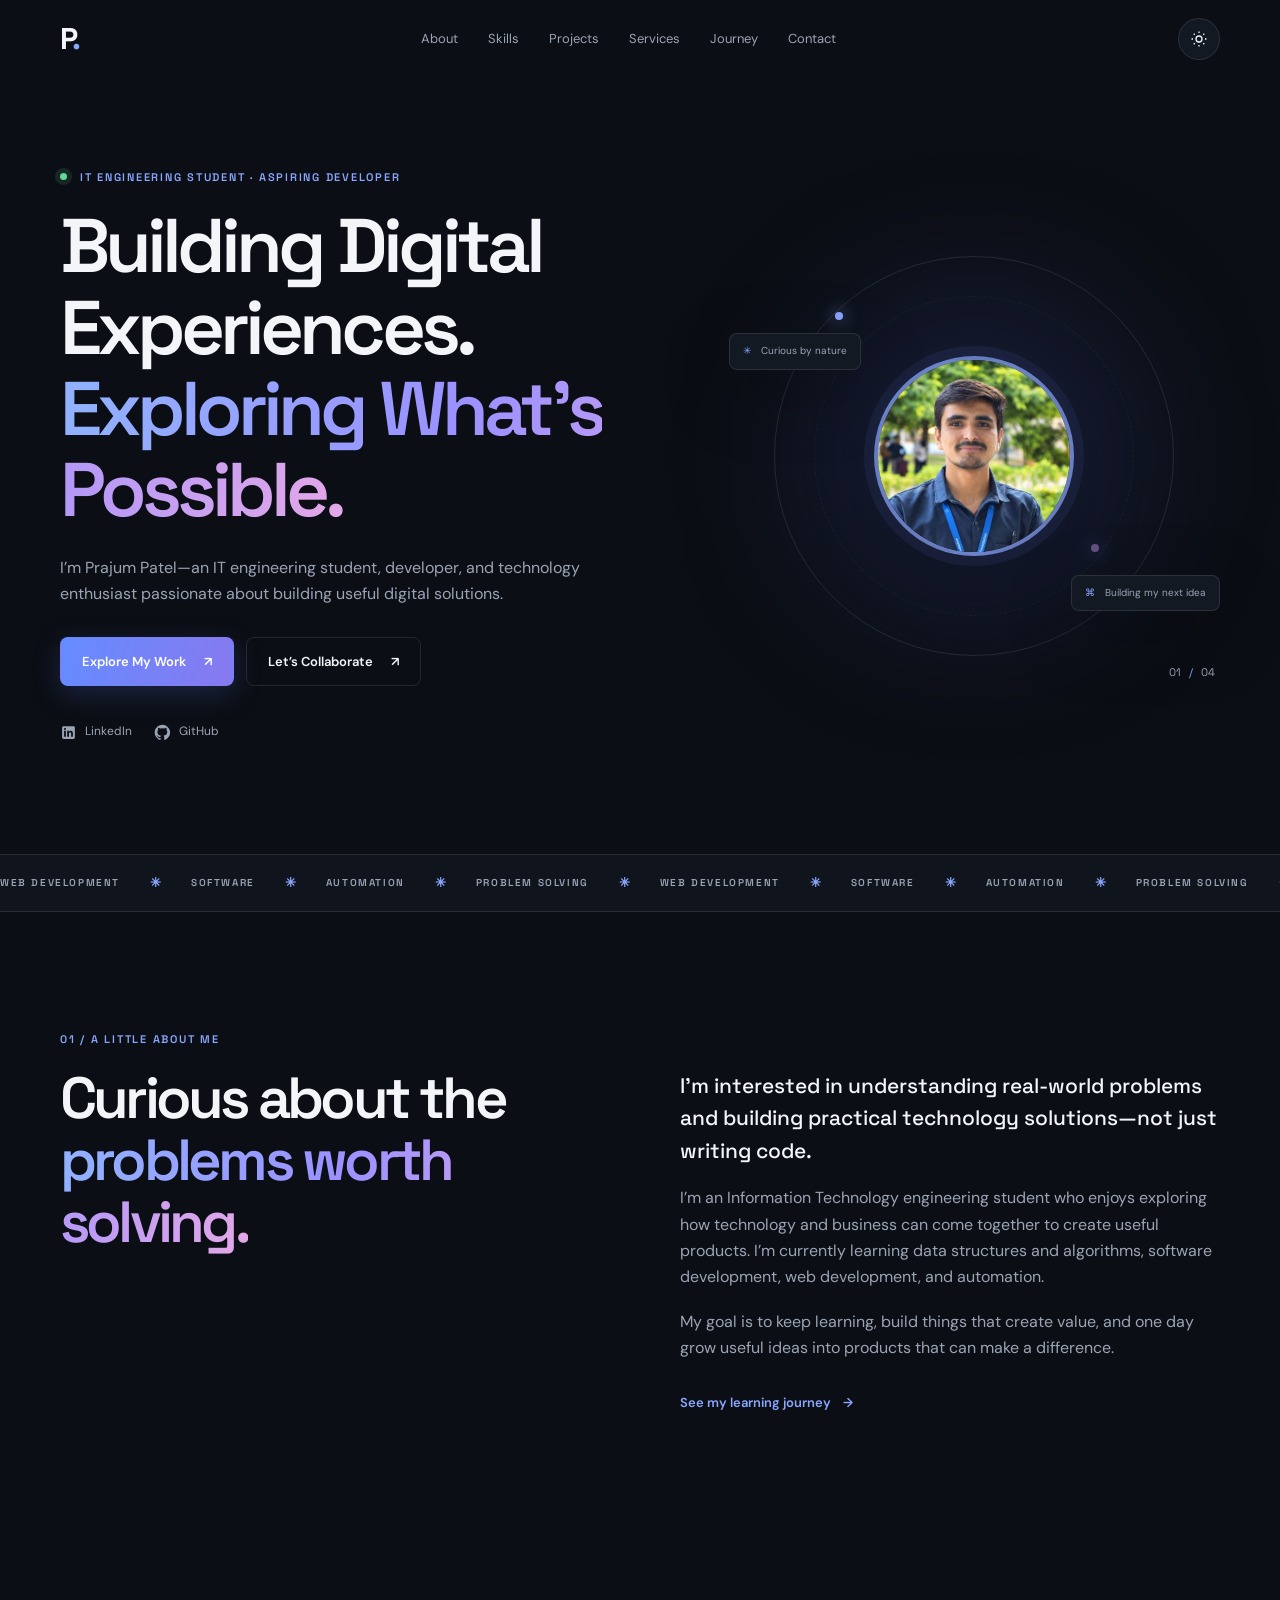
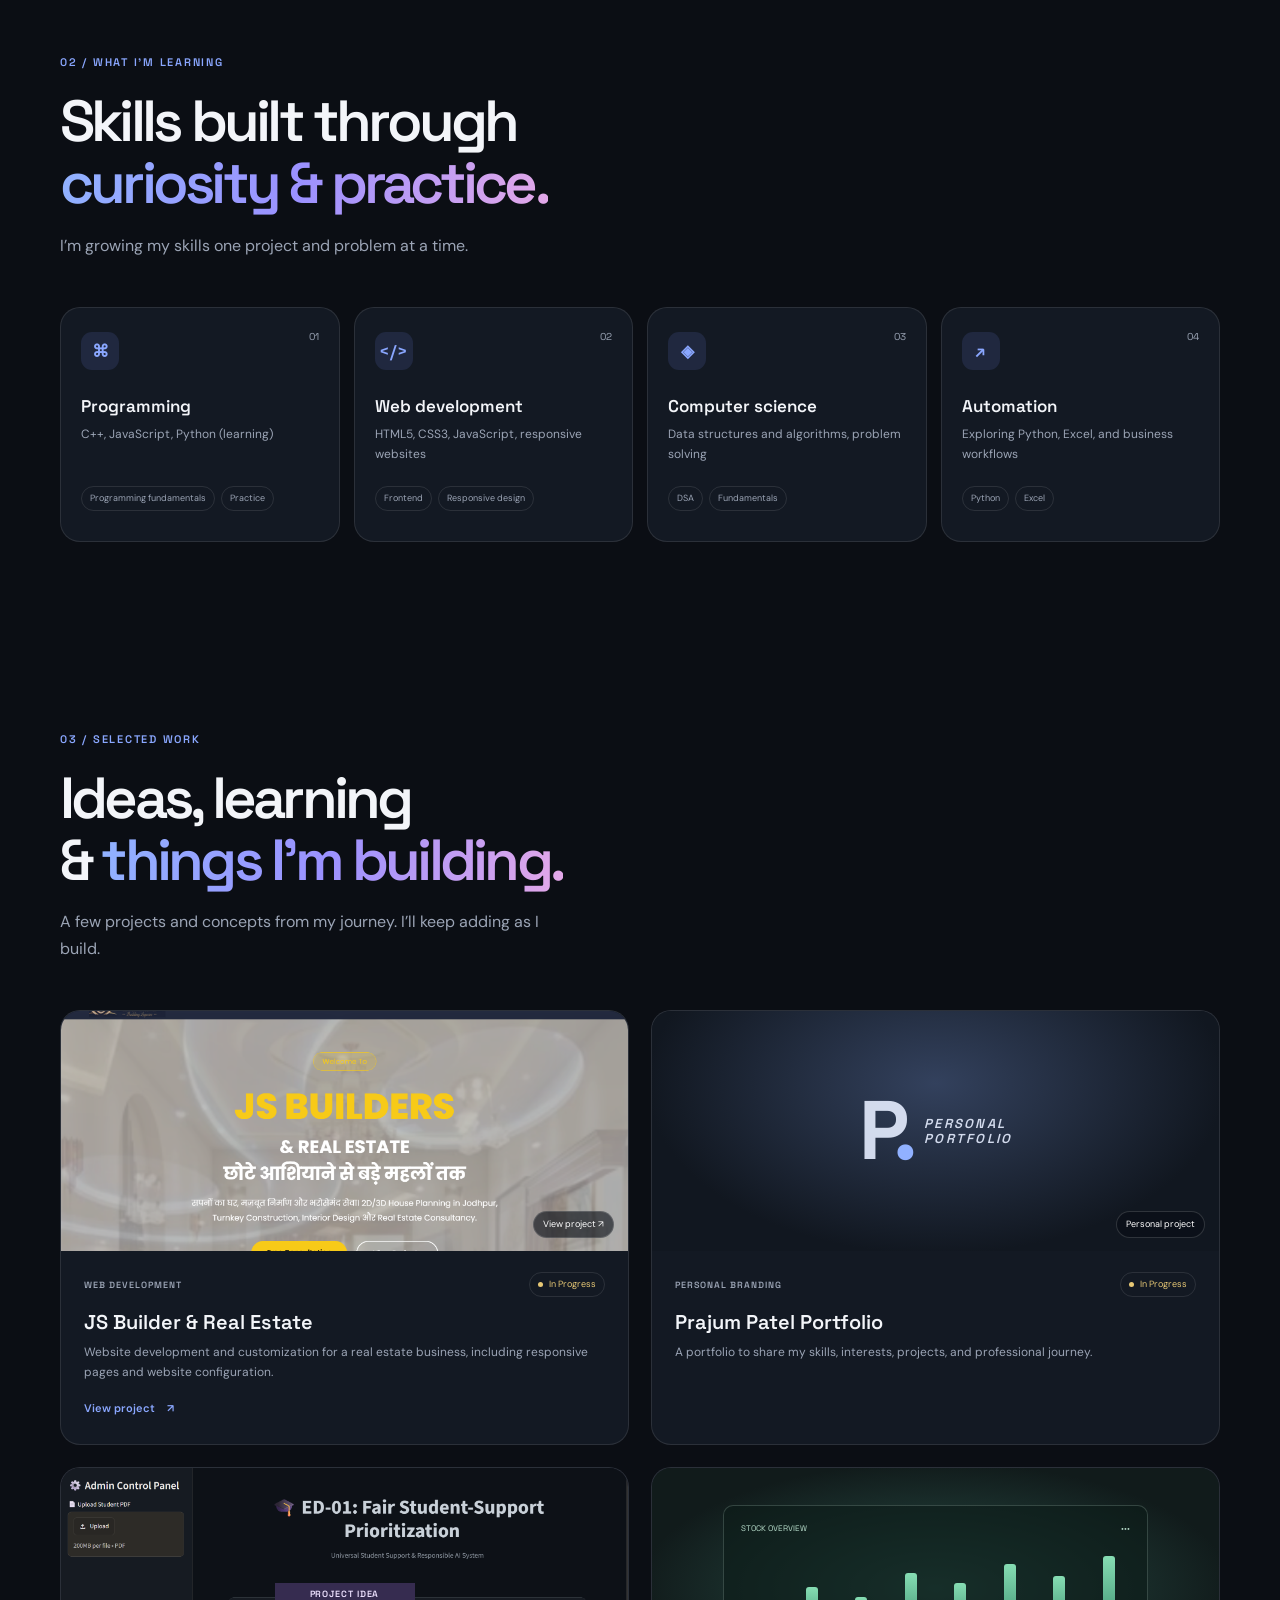
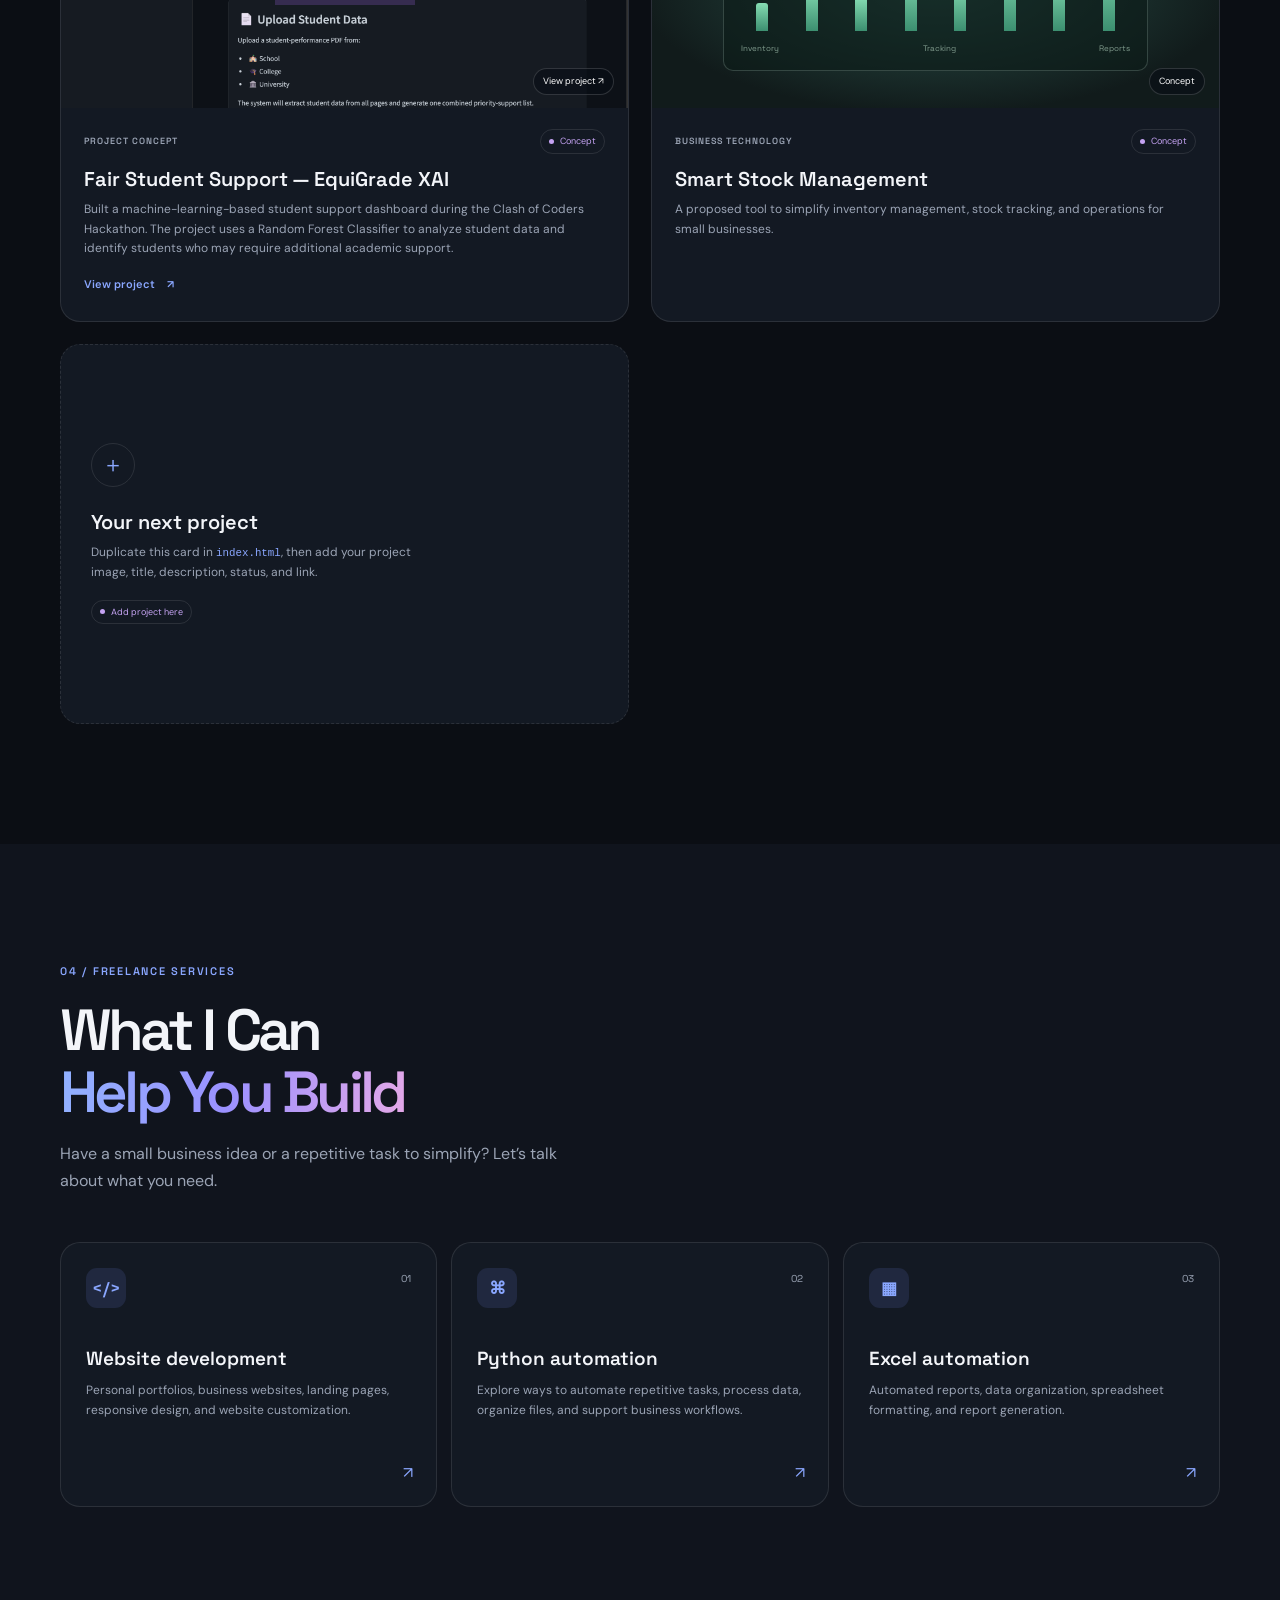
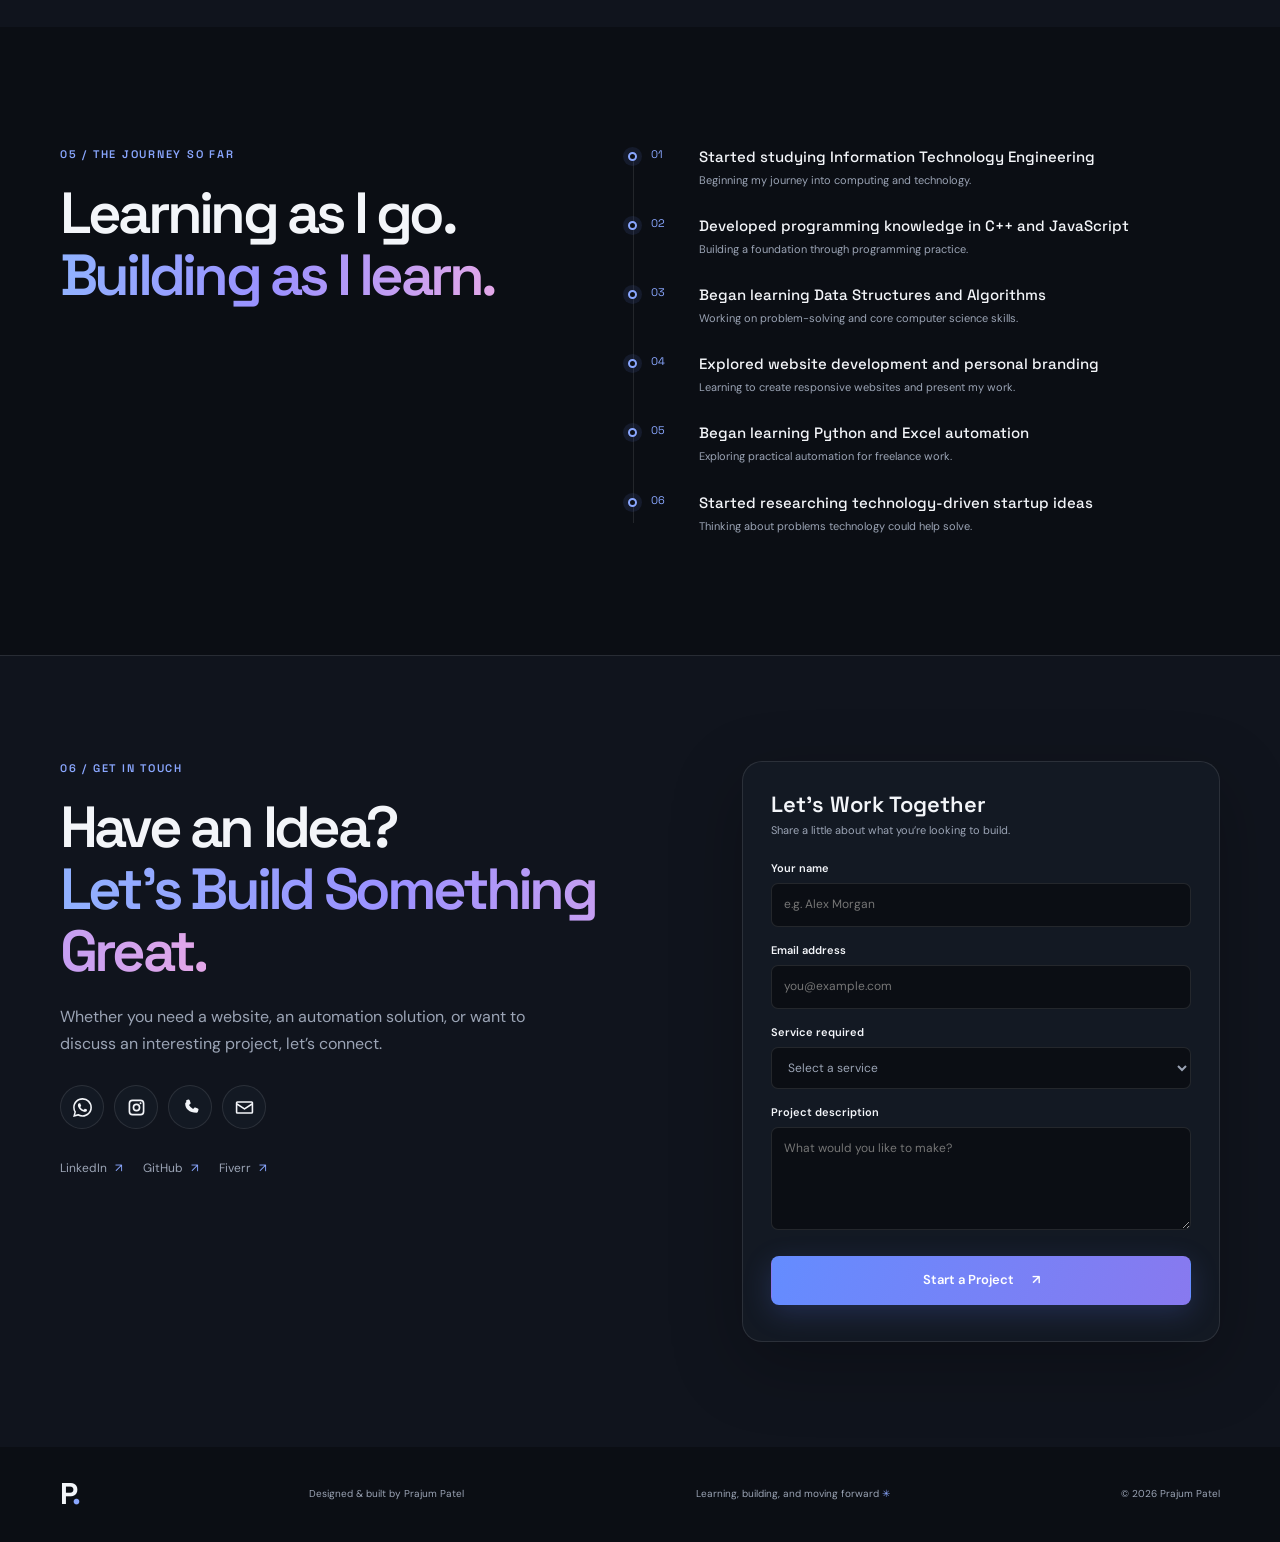
==== commit f60344d6: "Remove email configuration note from form Removed note about email configuration in script.js." ====
--- a/index.html
+++ b/index.html
@@ -306,7 +306,7 @@
             <label for="message">Project description</label>
             <textarea id="message" name="message" rows="4" placeholder="What would you like to make?" required></textarea>
             <button class="button button-primary form-submit" type="submit">Start a Project <span aria-hidden="true">↗</span></button>
-            <p class="form-note">This form opens your email app. Add your email address to the configuration in <code>script.js</code>.</p>
+            
             <p class="form-status" role="status" aria-live="polite"></p>
           </form>
         </div>
@@ -323,4 +323,4 @@
     <button class="back-to-top" type="button" aria-label="Back to top" title="Back to top">↑</button>
   </div>
 </body>
-</html>+</html>
